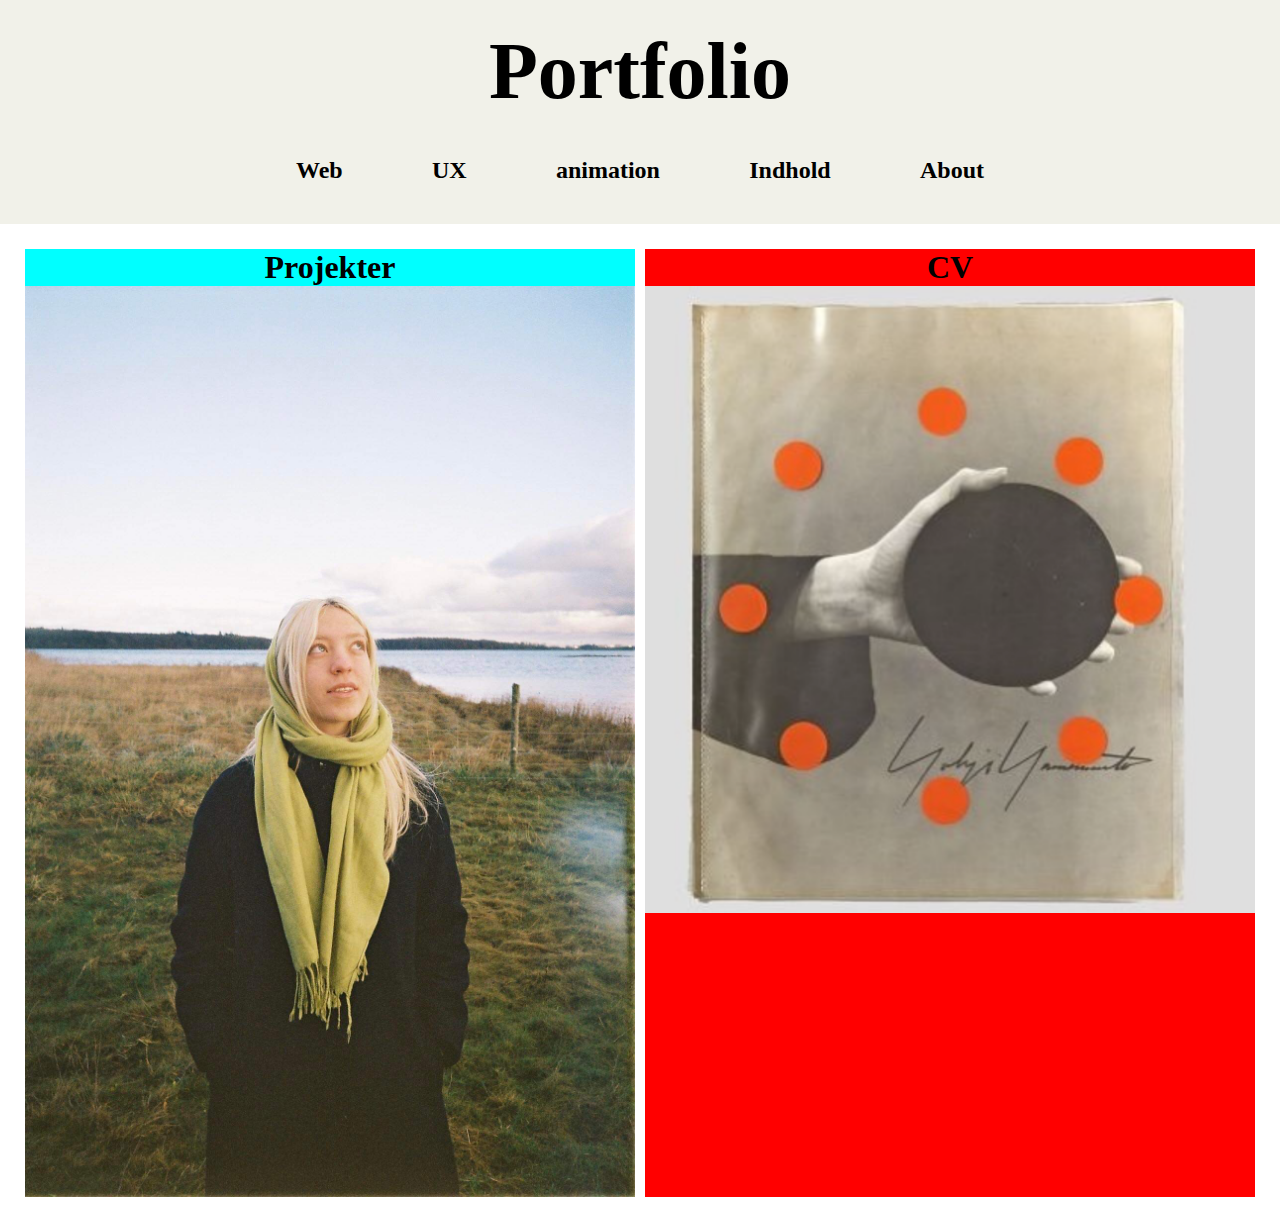
==== index.html @ 6428d755 "first commit" ====
<!DOCTYPE html>
<html lang="en">
  <head>
    <meta charset="UTF-8" />
    <meta http-equiv="X-UA-Compatible" content="IE=edge" />
    <meta name="viewport" content="width=device-width, initial-scale=1.0" />
    <title>Portfolio</title>
    <link rel="stylesheet" href="style.css" />
  </head>
  <body>
    <header>
      <div class="hjem">
        <a href="index.html"> Portfolio</a>
      </div>
      <button class="toggle-btn">Menu</button>
      <nav>
          
        <ul>
          <li>
            <a href="web.html">Web</a>
          </li>
          <li>
            <a href="ux.html">UX</a>
          </li>
          <li>
            <a href="animation.html">animation</a>
          </li>
          <li>
            <a href="indhold.html">Indhold</a>
          </li>
          <li>
            <a href="about.html">About</a>
          </li>
        </ul>
      </nav>
     
    </header>
  <main>
      <section id="section_1">
          <div class="section_wrapper">
          <div class="projekter">
   <h1>Projekter</h1>
   <img src="billeder/IMG_8360.JPG" alt="">
          </div>
    
          
          <div class="cv">
   <h1>CV</h1>
      <img src="billeder/Screen Shot 2022-01-02 at 5.36.14 PM.png" alt="">
          </div>
 
        

</div>





      </section>





  <script src="andet.js"></script>
  </body>
</html>
---- style.css ----
* {
  box-sizing: border-box;
  margin: 0;
}

/* burgermenu */
.toggle-btn {
  display: none;
}
.toggle-btn {
  padding-inline: 45%;
  font-family: "Oranienbaum", serif;
}
header {
  background-color: #f1f1e9;
  padding-top: 2%;
}
header .hjem {
  text-align: center;
}
.hjem a {
  font-size: 5rem;

  font-family: "Oranienbaum", serif;
}

ul {
  list-style: none;
  display: flex;
  justify-content: space-between;
  margin-left: 20%;
  margin-right: 20%;
  padding: 40px;
  gap: 20px;
}
a {
  font-family: "Oranienbaum", serif;
  text-decoration: none;
  font-weight: bold;
  font-size: 1.5rem;
  color: black;
}

/* ------------Billede størrelse---------------------------------------------------------------------- */
img {
  width: 100%;
  height: auto;
  display: block;
}

/* ------------Section 1--------------------------------------------------------------------- */

#section_1 .section_wrapper {
  display: grid;
  grid-template-columns: 1fr 1fr;
  margin: 20px;
  text-align: center;
}

#section_1 .projekter {
  background-color: aqua;
  margin: 5px;
}

#section_1 .cv {
  background-color: red;
  margin: 5px;
}
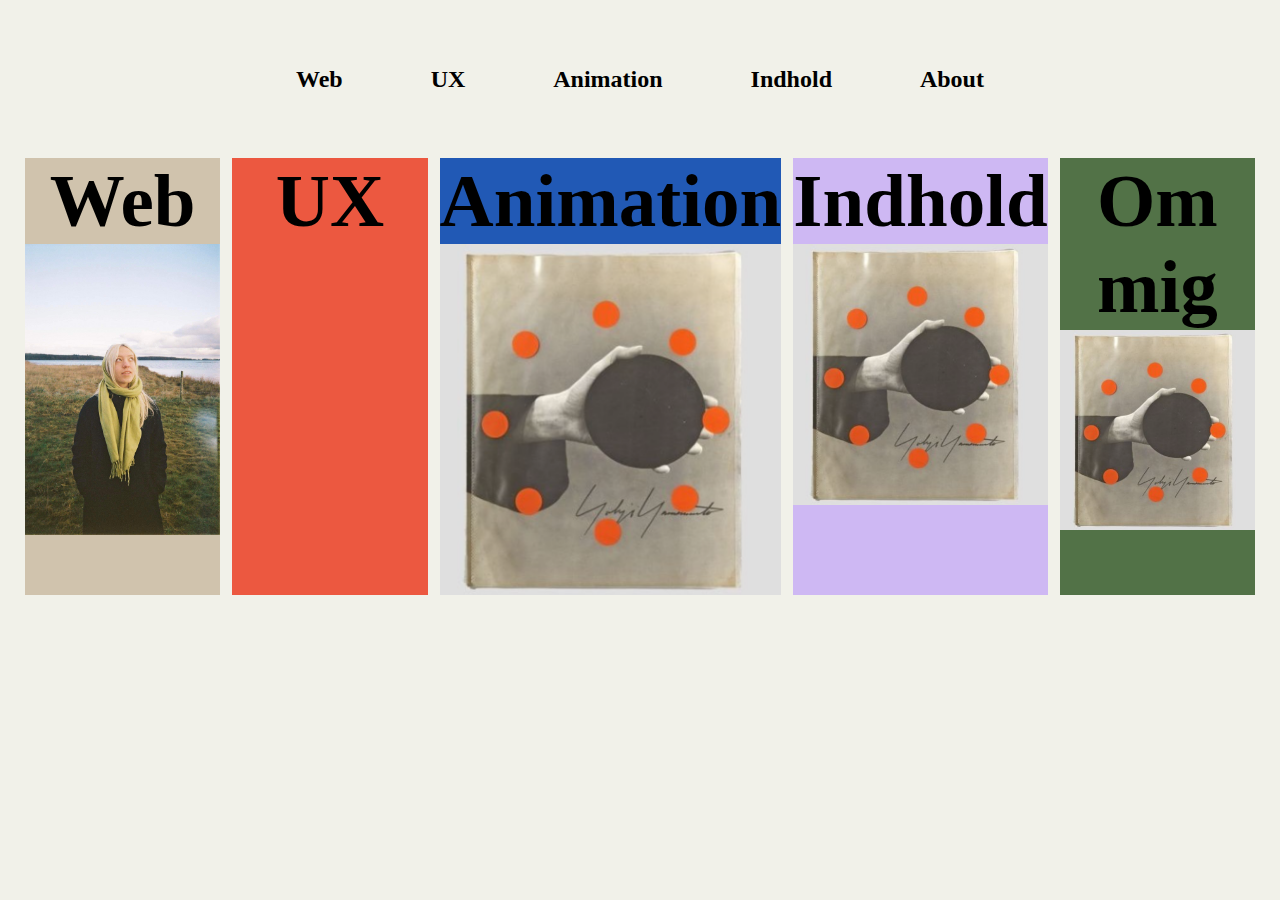
==== commit 13821f93: "startside" ====
--- a/index.html
+++ b/index.html
@@ -4,13 +4,13 @@
     <meta charset="UTF-8" />
     <meta http-equiv="X-UA-Compatible" content="IE=edge" />
     <meta name="viewport" content="width=device-width, initial-scale=1.0" />
-    <title>Portfolio</title>
+    <title>startside</title>
     <link rel="stylesheet" href="style.css" />
   </head>
-  <body>
+  <body style="background-color: #f1f1e9;">
     <header>
       <div class="hjem">
-        <a href="index.html"> Portfolio</a>
+        <a href="index.html"> </a>
       </div>
       <button class="toggle-btn">Menu</button>
       <nav>
@@ -23,7 +23,7 @@
             <a href="ux.html">UX</a>
           </li>
           <li>
-            <a href="animation.html">animation</a>
+            <a href="animation.html">Animation</a>
           </li>
           <li>
             <a href="indhold.html">Indhold</a>
@@ -38,16 +38,33 @@
   <main>
       <section id="section_1">
           <div class="section_wrapper">
-          <div class="projekter">
-   <h1>Projekter</h1>
+
+          <div class="web">
+   <h1>Web</h1>
    <img src="billeder/IMG_8360.JPG" alt="">
           </div>
     
-          
-          <div class="cv">
-   <h1>CV</h1>
+          <div class="ux">
+   <h1>UX</h1>
+      <img src="" alt="">
+          </div>
+
+             <div class="animation_04">
+   <h1>Animation</h1>
       <img src="billeder/Screen Shot 2022-01-02 at 5.36.14 PM.png" alt="">
           </div>
+
+          <div class="indhold_05">
+   <h1>Indhold</h1>
+      <img src="billeder/Screen Shot 2022-01-02 at 5.36.14 PM.png" alt="">
+          </div>
+
+          <div class="ommig">
+   <h1>Om mig</h1>
+      <img src="billeder/Screen Shot 2022-01-02 at 5.36.14 PM.png" alt="">
+          </div>
+
+ 
  
         
 
--- a/style.css
+++ b/style.css
@@ -55,14 +55,44 @@
   grid-template-columns: 1fr 1fr;
   margin: 20px;
   text-align: center;
+  gap: 2px;
 }
 
-#section_1 .projekter {
-  background-color: aqua;
+#section_1 h1 {
+  font-family: oranienbaum;
+  font-size: 75px;
+}
+
+#section_1 .web {
+  background-color: #d0c3ad;
   margin: 5px;
 }
 
-#section_1 .cv {
-  background-color: red;
+#section_1 .ux {
+  background-color: #ec5840;
   margin: 5px;
 }
+
+#section_1 .animation_04 {
+  background-color: #2159b5;
+  margin: 5px;
+}
+#section_1 .indhold_05 {
+  background-color: #ceb8f3;
+  margin: 5px;
+}
+
+#section_1 .ommig {
+  background-color: #527247;
+  margin: 5px;
+}
+
+/* ---------------------@MEDIA-------------------------*/
+@media (min-width: 1200px) {
+  #section_1 .section_wrapper {
+    display: grid;
+    grid-template-columns: 1fr 1fr 1fr 1fr 1fr;
+    margin: 20px;
+    text-align: center;
+  }
+}
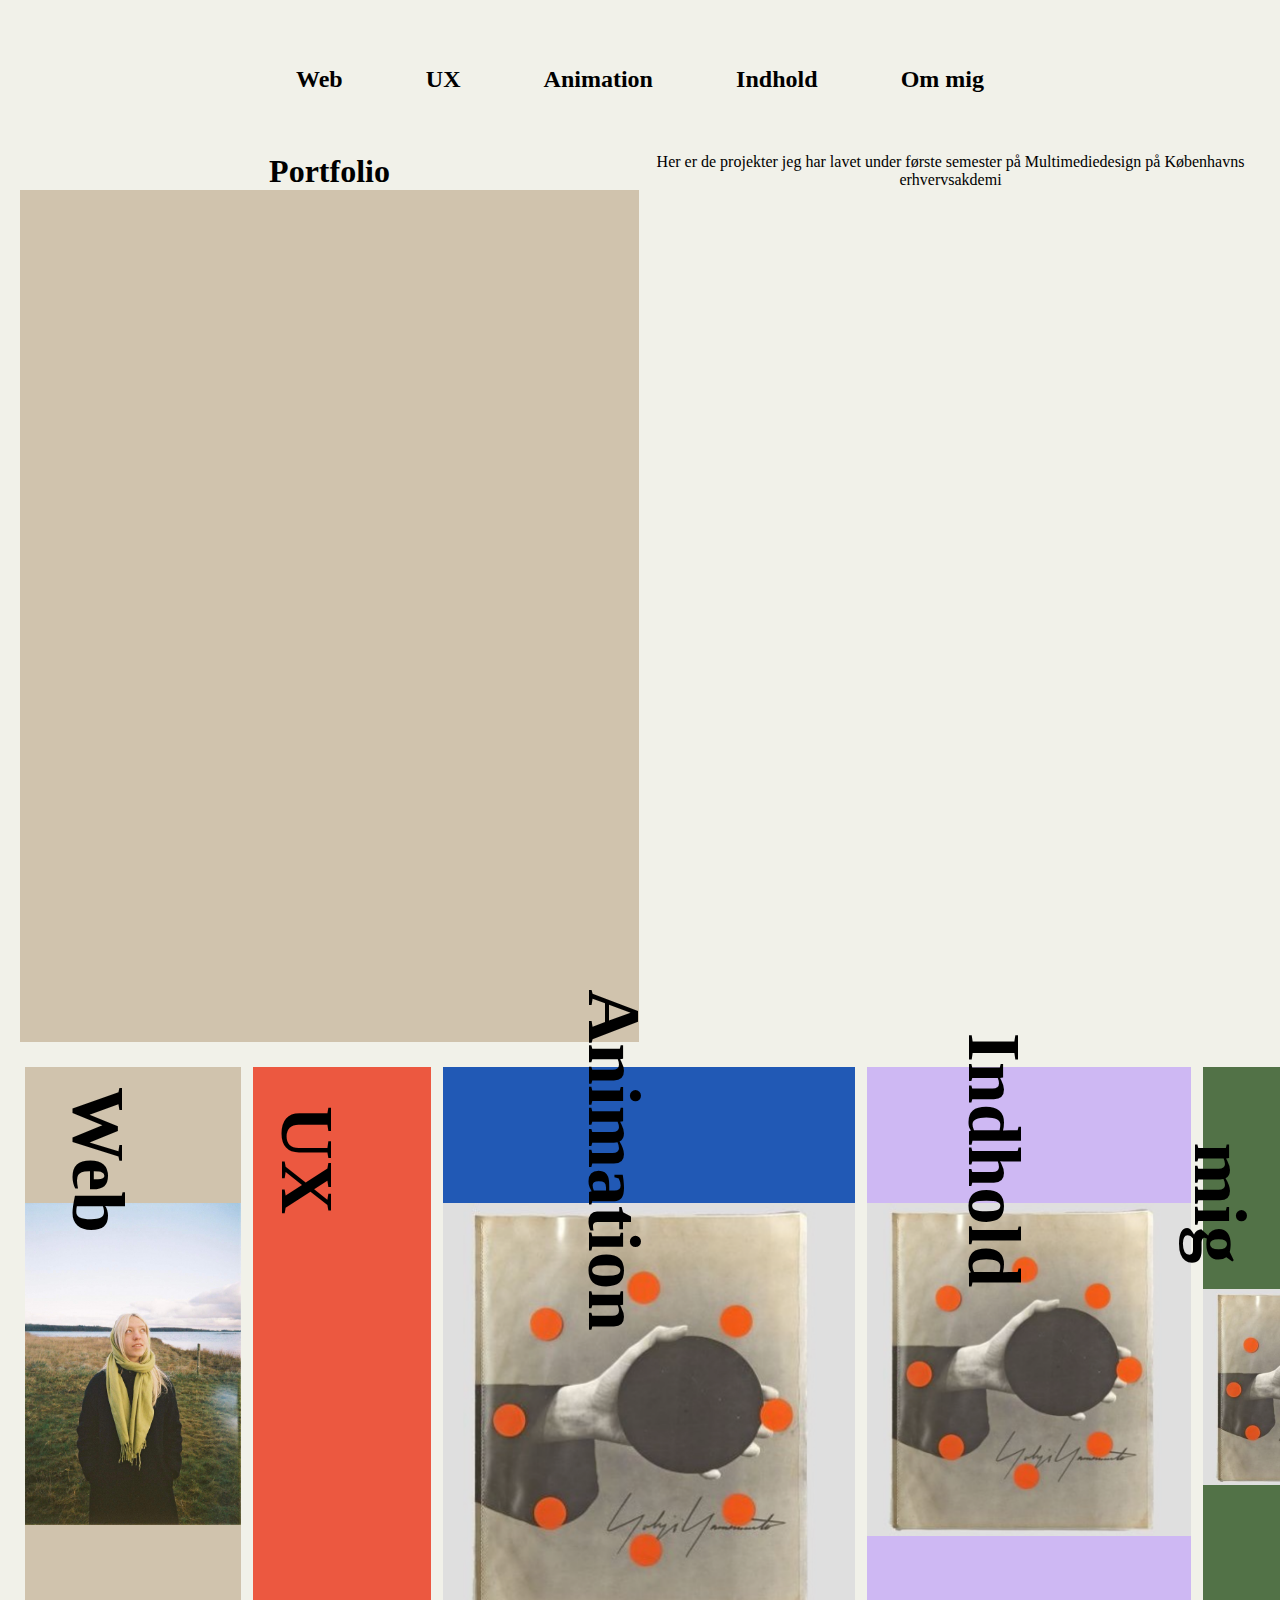
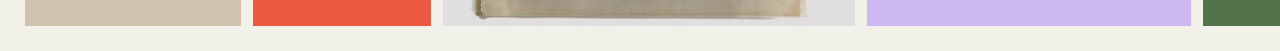
==== commit 704b01a2: "second commit" ====
--- a/index.html
+++ b/index.html
@@ -4,7 +4,7 @@
     <meta charset="UTF-8" />
     <meta http-equiv="X-UA-Compatible" content="IE=edge" />
     <meta name="viewport" content="width=device-width, initial-scale=1.0" />
-    <title>startside</title>
+    <title>index</title>
     <link rel="stylesheet" href="style.css" />
   </head>
   <body style="background-color: #f1f1e9;">
@@ -28,15 +28,41 @@
           <li>
             <a href="indhold.html">Indhold</a>
           </li>
-          <li>
-            <a href="about.html">About</a>
+
+           <li>
+            <a href="ommig.html">Om mig</a>
           </li>
         </ul>
       </nav>
      
     </header>
   <main>
-      <section id="section_1">
+ 
+ <section id="section_1">
+          <div class="section_wrapper">
+
+          <div class="portfolio">
+   <h1>Portfolio</h1>
+   <img src="billeder/brun.svg" alt="">
+          </div>
+    
+          <div class="text">
+    <p>Her er de projekter jeg har lavet under første semester på Multimediedesign på Københavns erhvervsakdemi</p>
+          </div>
+
+      
+
+</div>
+      </section>
+
+
+
+
+
+
+   
+
+      <section id="section_2">
           <div class="section_wrapper">
 
           <div class="web">
--- a/style.css
+++ b/style.css
@@ -58,38 +58,51 @@
   gap: 2px;
 }
 
-#section_1 h1 {
+/* ------------Section 2--------------------------------------------------------------------- */
+
+#section_2 .section_wrapper {
+  display: grid;
+  grid-template-columns: 1fr 1fr;
+  margin: 20px;
+  text-align: center;
+  gap: 2px;
+}
+
+#section_2 h1 {
   font-family: oranienbaum;
   font-size: 75px;
+  transform: rotate(90deg);
+  margin-top: 50px;
+  margin-right: 70px;
 }
 
-#section_1 .web {
+#section_2 .web {
   background-color: #d0c3ad;
   margin: 5px;
 }
 
-#section_1 .ux {
+#section_2 .ux {
   background-color: #ec5840;
   margin: 5px;
 }
 
-#section_1 .animation_04 {
+#section_2 .animation_04 {
   background-color: #2159b5;
   margin: 5px;
 }
-#section_1 .indhold_05 {
+#section_2 .indhold_05 {
   background-color: #ceb8f3;
   margin: 5px;
 }
 
-#section_1 .ommig {
+#section_2 .ommig {
   background-color: #527247;
   margin: 5px;
 }
 
 /* ---------------------@MEDIA-------------------------*/
 @media (min-width: 1200px) {
-  #section_1 .section_wrapper {
+  #section_2 .section_wrapper {
     display: grid;
     grid-template-columns: 1fr 1fr 1fr 1fr 1fr;
     margin: 20px;
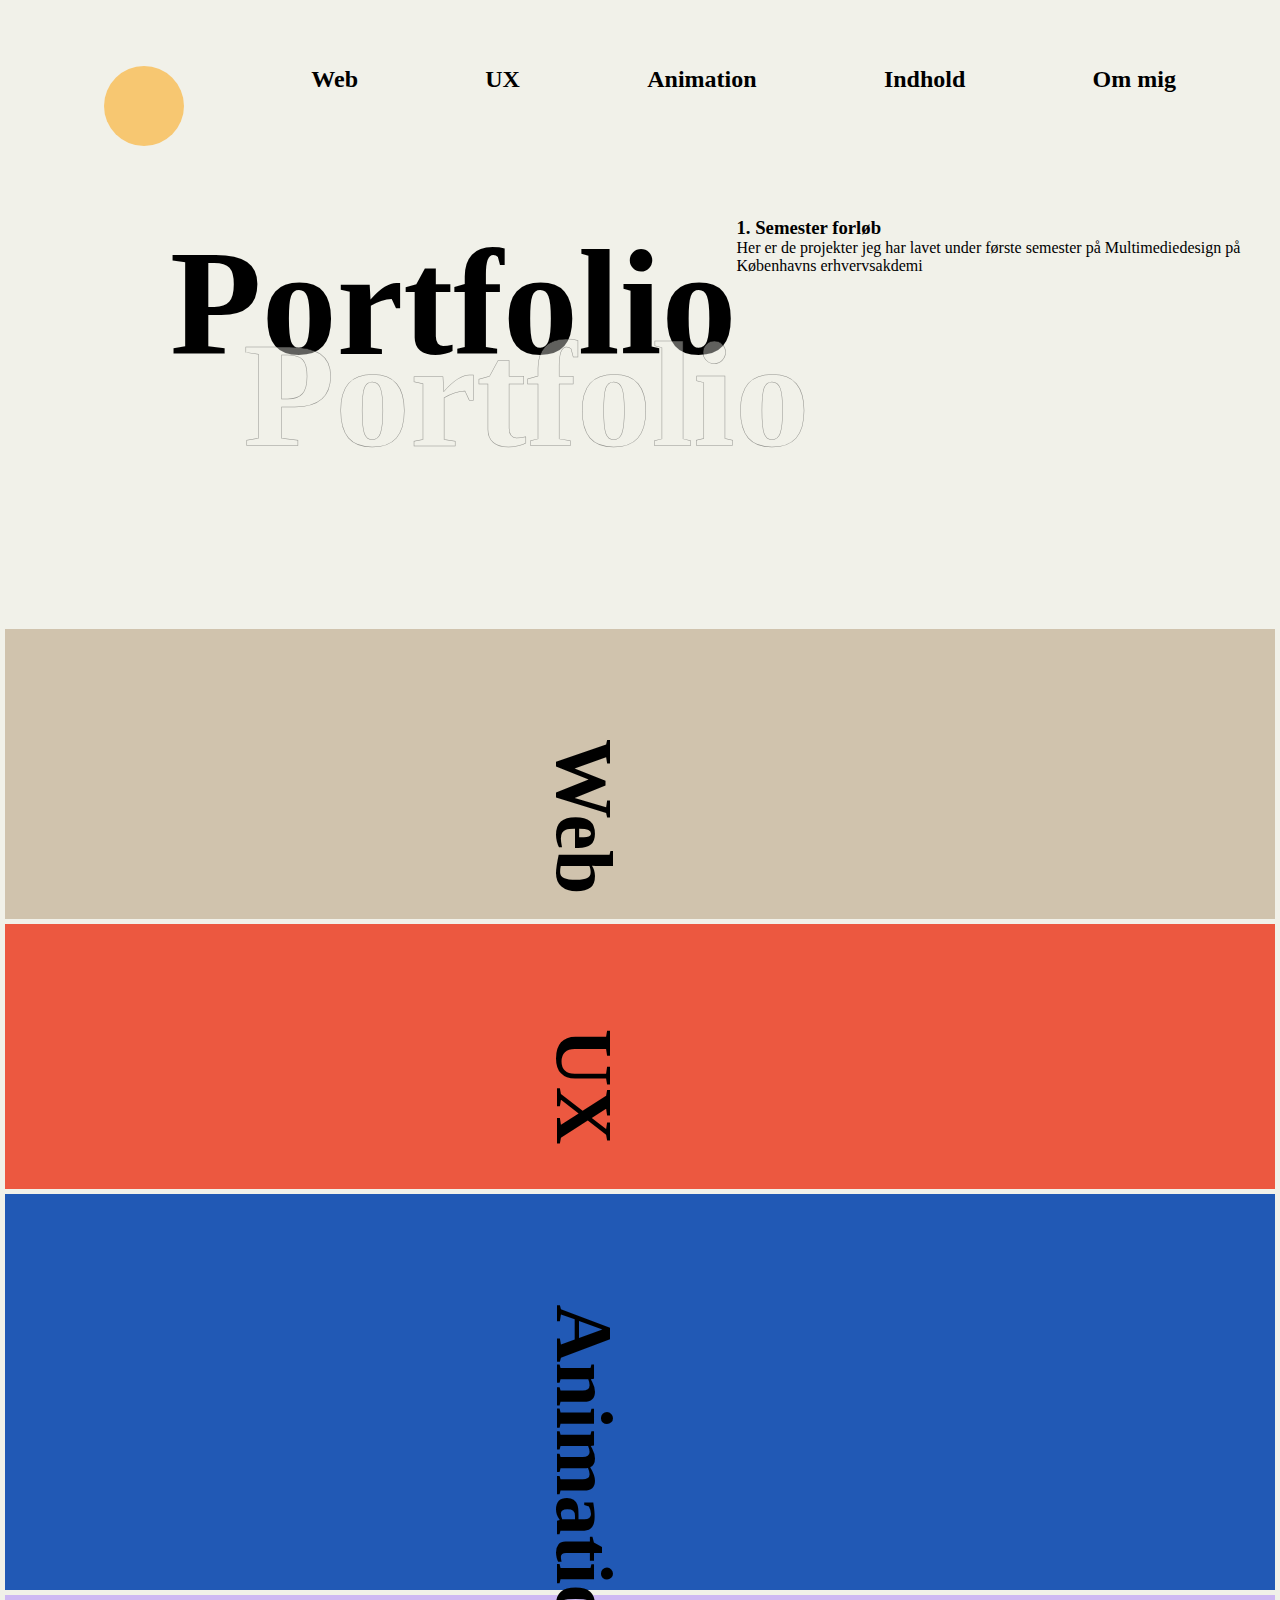
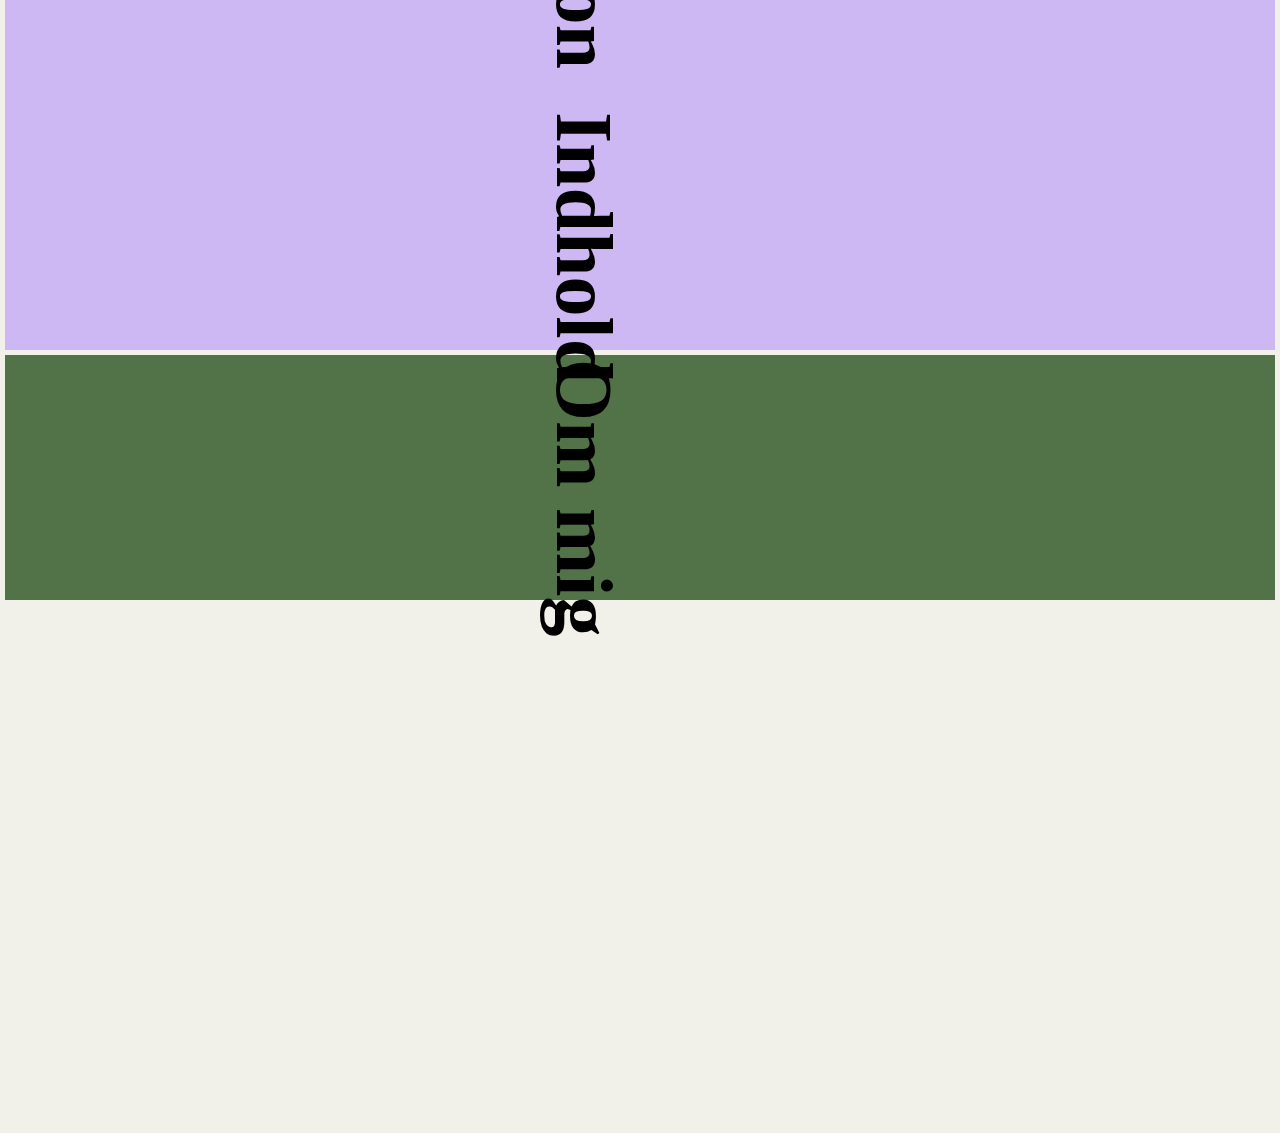
==== commit a4743e36: "indexsite" ====
--- a/index.html
+++ b/index.html
@@ -7,15 +7,38 @@
     <title>index</title>
     <link rel="stylesheet" href="style.css" />
   </head>
-  <body style="background-color: #f1f1e9;">
+  <body style="background-color: #f1f1e9">
     <header>
-      <div class="hjem">
-        <a href="index.html"> </a>
+      <div class="logo">
+        <a href="/"> </a>
       </div>
-      <button class="toggle-btn">Menu</button>
+
+      <button class="toggle-btn">
+        <!--<svg class="menu-icons" fill="currentColor">
+      <use class="icon burger" href="#menu" />
+      <use class="icon close" href="#close" />
+    </svg>-->
+
+        <img
+          class="icon close"
+          src="[data-uri]"
+          alt="close"
+        />
+
+        <img
+          class="icon burger"
+          src="[data-uri]"
+          alt="menu"
+        />
+      </button>
+
       <nav>
-          
         <ul>
+          <li>
+            <a href="index.html">
+              <img src="billeder/Ellipse1.svg" alt="" />
+            </a>
+          </li>
           <li>
             <a href="web.html">Web</a>
           </li>
@@ -29,83 +52,56 @@
             <a href="indhold.html">Indhold</a>
           </li>
 
-           <li>
+          <li>
             <a href="ommig.html">Om mig</a>
           </li>
         </ul>
       </nav>
-     
     </header>
-  <main>
- 
- <section id="section_1">
-          <div class="section_wrapper">
-
+    <main>
+      <section id="section_1">
+        <div class="section_wrapper">
           <div class="portfolio">
-   <h1>Portfolio</h1>
-   <img src="billeder/brun.svg" alt="">
-          </div>
-    
-          <div class="text">
-    <p>Her er de projekter jeg har lavet under første semester på Multimediedesign på Københavns erhvervsakdemi</p>
+            <h1>Portfolio</h1>
+            <h2>Portfolio</h2>
           </div>
 
-      
-
-</div>
+          <div class="text">
+            <h3>1. Semester forløb</h3>
+            <p>
+              Her er de projekter jeg har lavet under første semester på
+              Multimediedesign på Københavns erhvervsakdemi
+            </p>
+          </div>
+        </div>
       </section>
 
-
-
-
-
-
-   
-
       <section id="section_2">
-          <div class="section_wrapper">
-
+        <div class="section_wrapper">
           <div class="web">
-   <h1>Web</h1>
-   <img src="billeder/IMG_8360.JPG" alt="">
-          </div>
-    
-          <div class="ux">
-   <h1>UX</h1>
-      <img src="" alt="">
+            <div class="box"></div>
+            <h1>Web</h1>
           </div>
 
-             <div class="animation_04">
-   <h1>Animation</h1>
-      <img src="billeder/Screen Shot 2022-01-02 at 5.36.14 PM.png" alt="">
+          <div class="ux">
+            <h1>UX</h1>
+          </div>
+
+          <div class="animation_04">
+            <h1>Animation</h1>
           </div>
 
           <div class="indhold_05">
-   <h1>Indhold</h1>
-      <img src="billeder/Screen Shot 2022-01-02 at 5.36.14 PM.png" alt="">
+            <h1>Indhold</h1>
           </div>
 
           <div class="ommig">
-   <h1>Om mig</h1>
-      <img src="billeder/Screen Shot 2022-01-02 at 5.36.14 PM.png" alt="">
+            <h1>Om mig</h1>
           </div>
+        </div>
+      </section>
+    </main>
 
- 
- 
-        
-
-</div>
-
-
-
-
-
-      </section>
-
-
-
-
-
-  <script src="andet.js"></script>
+    <script src="andet.js"></script>
   </body>
 </html>
--- a/style.css
+++ b/style.css
@@ -3,13 +3,57 @@
   margin: 0;
 }
 
-/* burgermenu */
+/* -----------------------burgermenu--------------------------- */
 .toggle-btn {
   display: none;
 }
 .toggle-btn {
   padding-inline: 45%;
   font-family: "Oranienbaum", serif;
+}
+
+@media (max-width: 600px) {
+  .toggle-btn {
+    background: transparent;
+    border: none;
+    display: block;
+    width: 44px;
+    height: 44px;
+    padding: 0.25rem;
+    cursor: pointer;
+  }
+
+  nav {
+    display: none;
+  }
+
+  nav.shown {
+    border-top: 1px solid #000;
+    padding-top: 1rem;
+    display: flex;
+    flex: 1 1 100%;
+    flex-flow: column;
+  }
+
+  nav ul {
+    display: flex;
+    flex-flow: column;
+  }
+
+  .menu-icons {
+    width: 100%;
+    height: 100%;
+  }
+
+  .toggle-btn.open .burger,
+  .close {
+    display: none;
+  }
+
+  .toggle-btn.open .close,
+  .burger {
+    display: block;
+  }
 }
 header {
   background-color: #f1f1e9;
@@ -28,11 +72,12 @@
   list-style: none;
   display: flex;
   justify-content: space-between;
-  margin-left: 20%;
-  margin-right: 20%;
+  margin-left: 5%;
+  margin-right: 5%;
   padding: 40px;
   gap: 20px;
 }
+
 a {
   font-family: "Oranienbaum", serif;
   text-decoration: none;
@@ -44,36 +89,35 @@
 /* ------------Billede størrelse---------------------------------------------------------------------- */
 img {
   width: 100%;
-  height: auto;
-  display: block;
 }
 
 /* ------------Section 1--------------------------------------------------------------------- */
 
+#section_1 h2 {
+  color: #f1f1e9;
+  -webkit-text-stroke-width: 0.5px;
+  -webkit-text-stroke-color: black;
+  font-family: "Oranienbaum", serif;
+  font-size: 80px;
+  margin-left: 20%;
+  margin-bottom: 20%;
+}
+
+#section_1 h1 {
+  font-family: "Oranienbaum", serif;
+  font-size: 110px;
+}
+
 #section_1 .section_wrapper {
-  display: grid;
-  grid-template-columns: 1fr 1fr;
-  margin: 20px;
+  margin: 25px;
+  margin-bottom: 30%;
+}
+
+/* ------------Section 2--------------------------------------------------------------------- */
+
+#section_2 h1 {
   text-align: center;
-  gap: 2px;
-}
-
-/* ------------Section 2--------------------------------------------------------------------- */
-
-#section_2 .section_wrapper {
-  display: grid;
-  grid-template-columns: 1fr 1fr;
-  margin: 20px;
-  text-align: center;
-  gap: 2px;
-}
-
-#section_2 h1 {
-  font-family: oranienbaum;
-  font-size: 75px;
-  transform: rotate(90deg);
-  margin-top: 50px;
-  margin-right: 70px;
+  padding-top: 9%;
 }
 
 #section_2 .web {
@@ -100,12 +144,83 @@
   margin: 5px;
 }
 
-/* ---------------------@MEDIA-------------------------*/
-@media (min-width: 1200px) {
+/* ---------------------@MEDIA-600------------------------*/
+/* @media (min-width: 600px) {
   #section_2 .section_wrapper {
-    display: grid;
-    grid-template-columns: 1fr 1fr 1fr 1fr 1fr;
+    display: flex;
+    justify-content: space-evenly;
     margin: 20px;
     text-align: center;
   }
-}
+  #section_1 h1 {
+    color: #f1f1e9;
+    -webkit-text-stroke-width: 0.5px;
+    -webkit-text-stroke-color: black;
+    font-family: "Oranienbaum", serif;
+    font-size: 130px;
+  }
+
+  #section_1 h2 {
+    font-family: "Oranienbaum", serif;
+    font-size: 130px;
+  }
+} */
+
+/* ---------------------@MEDIA-1200------------------------*/
+@media (min-width: 1200px) {
+  #section_1 .section_wrapper {
+    display: grid;
+    grid-template-columns: 1fr 1fr;
+    margin: 25px;
+    margin-left: 120px;
+  }
+
+  #section_1 h1 {
+    font-size: 150px;
+    margin-left: 50px;
+  }
+
+  #section_1 h2 {
+    font-size: 150px;
+    margin-top: -80px;
+    opacity: 40%;
+  }
+
+  #section_1 #section_2 .section_wrapper {
+    display: grid;
+    grid-template-columns: repeat(5, 1fr);
+    grid-template-rows: repeat(1, 600px);
+    margin: 100px;
+  }
+
+  #section_2 h1 {
+    font-family: oranienbaum;
+    font-size: 80px;
+    transform: rotate(90deg);
+    gap: 20px;
+  }
+
+  #section_2 .web {
+    margin: 5px;
+    padding-top: 85px;
+  }
+
+  #section_2 .ux {
+    margin: 5px;
+    padding-top: 60px;
+  }
+
+  #section_2 .animation_04 {
+    margin: 5px;
+    padding-top: 190px;
+  }
+  #section_2 .indhold_05 {
+    margin: 5px;
+    padding-top: 150px;
+  }
+
+  #section_2 .ommig {
+    margin: 5px;
+    padding-top: 40px;
+  }
+}
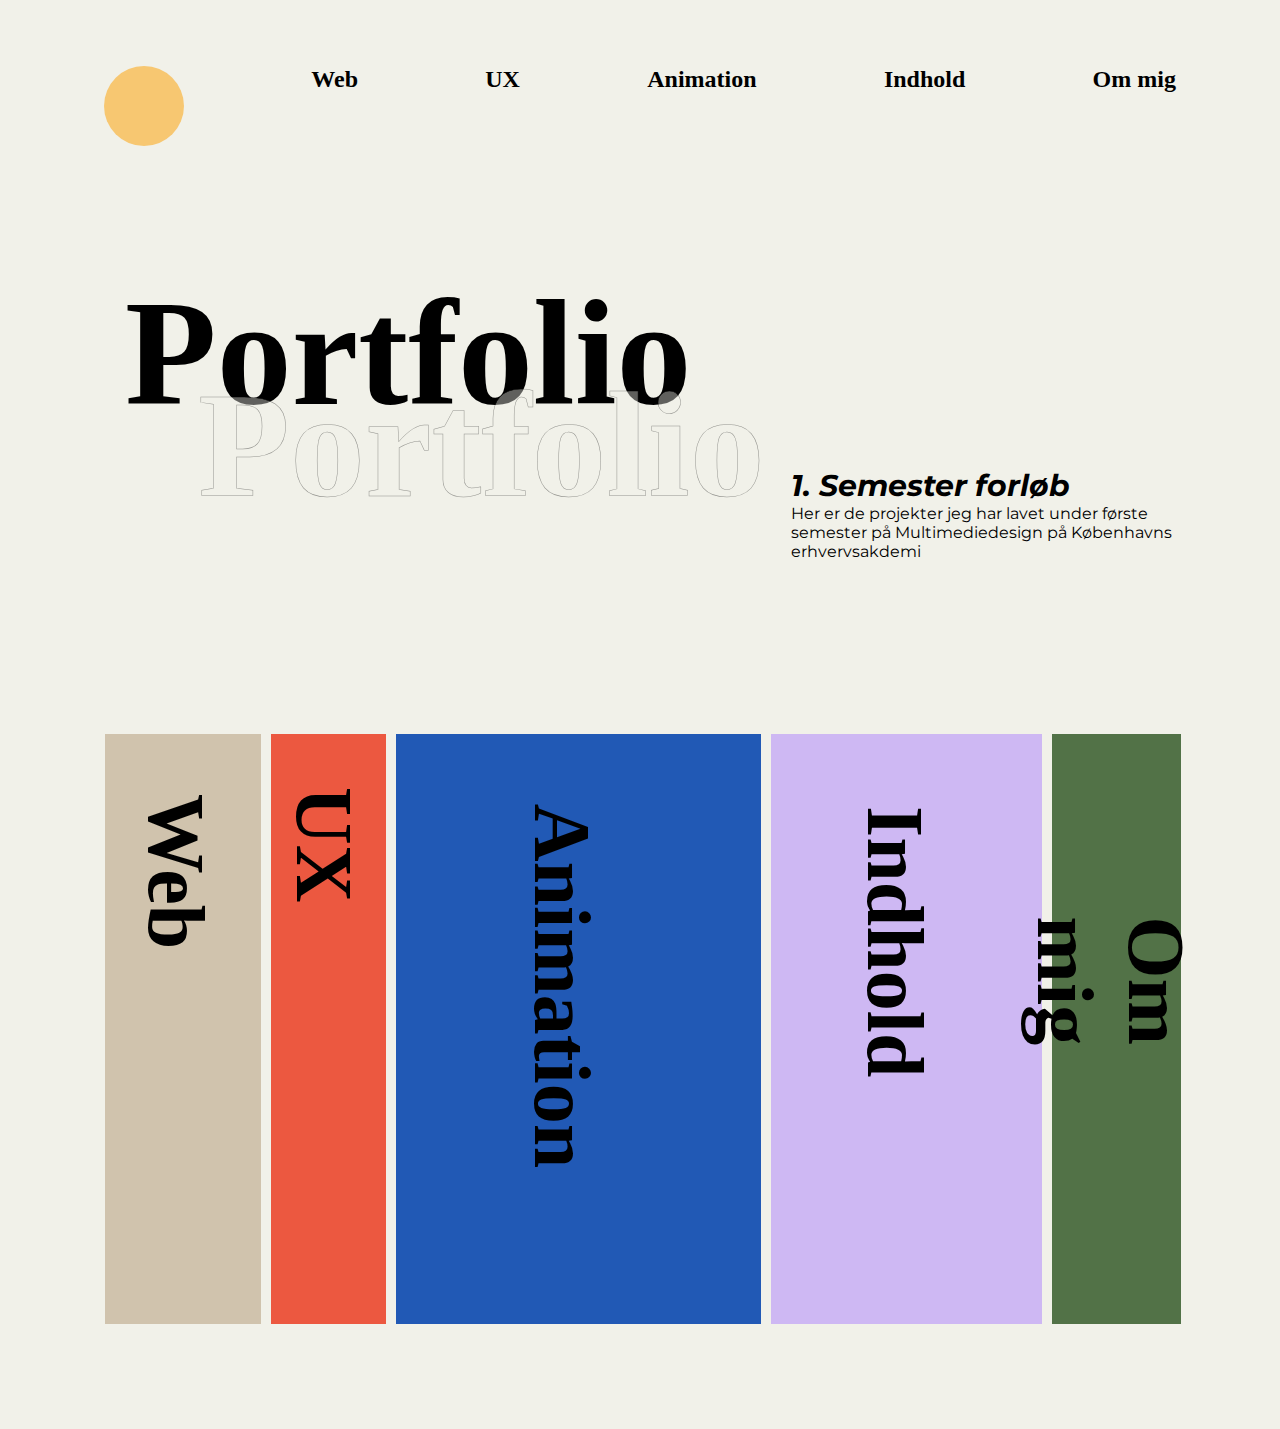
==== commit 3938e789: "undersiderne" ====
--- a/index.html
+++ b/index.html
@@ -6,6 +6,13 @@
     <meta name="viewport" content="width=device-width, initial-scale=1.0" />
     <title>index</title>
     <link rel="stylesheet" href="style.css" />
+    <link rel="stylesheet" href="
+    <link rel="preconnect" href="https://fonts.googleapis.com" />
+    <link rel="preconnect" href="https://fonts.gstatic.com" crossorigin />
+    <link
+      href="https://fonts.googleapis.com/css2?family=Montserrat:ital,wght@0,200;1,300&display=swap"
+      rel="stylesheet"
+    />
   </head>
   <body style="background-color: #f1f1e9">
     <header>
--- a/style.css
+++ b/style.css
@@ -1,6 +1,16 @@
 * {
   box-sizing: border-box;
   margin: 0;
+}
+
+#section_1 h3 {
+  font-size: 30px;
+  font-style: italic;
+  font-family: "Montserrat", sans-serif;
+}
+
+p {
+  font-family: "Montserrat", sans-serif;
 }
 
 /* -----------------------burgermenu--------------------------- */
@@ -172,7 +182,6 @@
     display: grid;
     grid-template-columns: 1fr 1fr;
     margin: 25px;
-    margin-left: 120px;
   }
 
   #section_1 h1 {
@@ -186,11 +195,25 @@
     opacity: 40%;
   }
 
-  #section_1 #section_2 .section_wrapper {
+  #section_1 .portfolio {
+    padding: 50px;
+  }
+
+  #section_1 .text {
+    margin-top: 200px;
+    padding: 50px;
+  }
+
+  #section_1 h3 {
+    font-size: 30px;
+  }
+
+  #section_2 .section_wrapper {
     display: grid;
     grid-template-columns: repeat(5, 1fr);
     grid-template-rows: repeat(1, 600px);
     margin: 100px;
+    margin-top: 20px;
   }
 
   #section_2 h1 {
@@ -221,6 +244,6 @@
 
   #section_2 .ommig {
     margin: 5px;
-    padding-top: 40px;
-  }
-}
+    padding-top: 150px;
+  }
+}
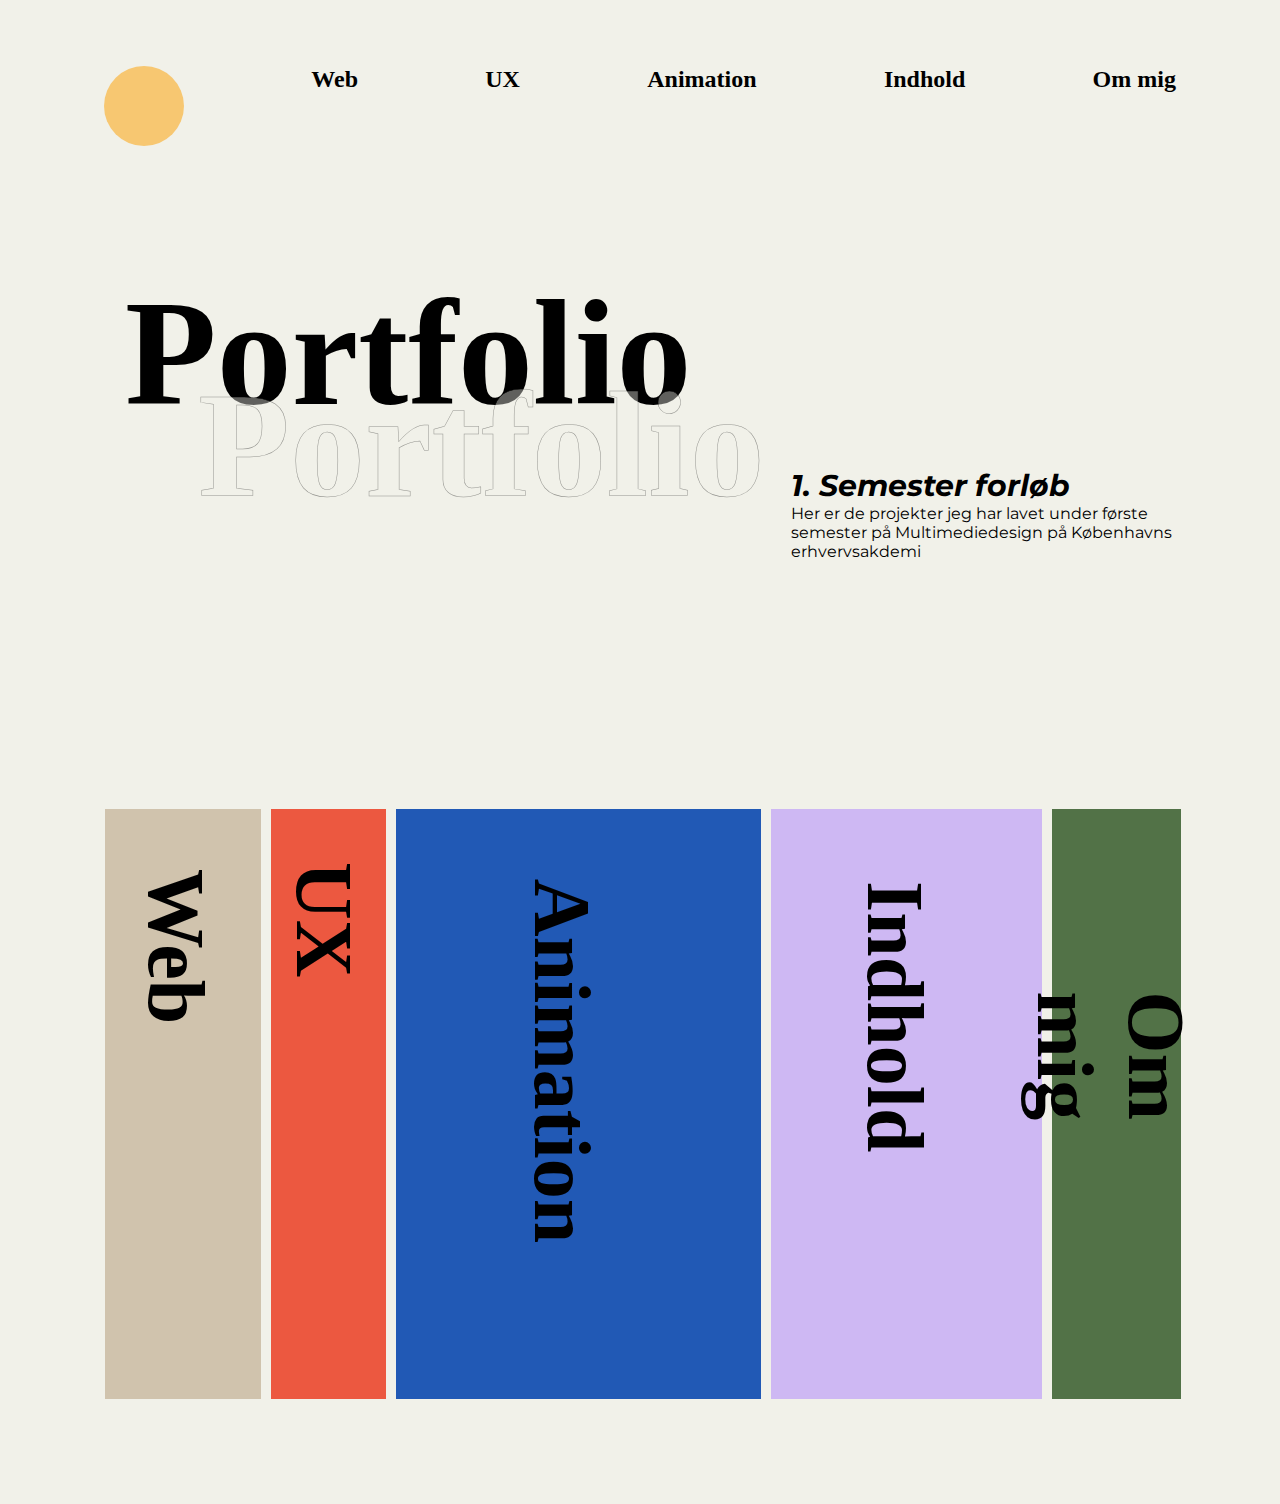
==== commit 19905f7c: "sidste sider" ====
--- a/index.html
+++ b/index.html
@@ -6,9 +6,7 @@
     <meta name="viewport" content="width=device-width, initial-scale=1.0" />
     <title>index</title>
     <link rel="stylesheet" href="style.css" />
-    <link rel="stylesheet" href="
-    <link rel="preconnect" href="https://fonts.googleapis.com" />
-    <link rel="preconnect" href="https://fonts.gstatic.com" crossorigin />
+
     <link
       href="https://fonts.googleapis.com/css2?family=Montserrat:ital,wght@0,200;1,300&display=swap"
       rel="stylesheet"
--- a/style.css
+++ b/style.css
@@ -213,7 +213,7 @@
     grid-template-columns: repeat(5, 1fr);
     grid-template-rows: repeat(1, 600px);
     margin: 100px;
-    margin-top: 20px;
+    margin-top: ;
   }
 
   #section_2 h1 {
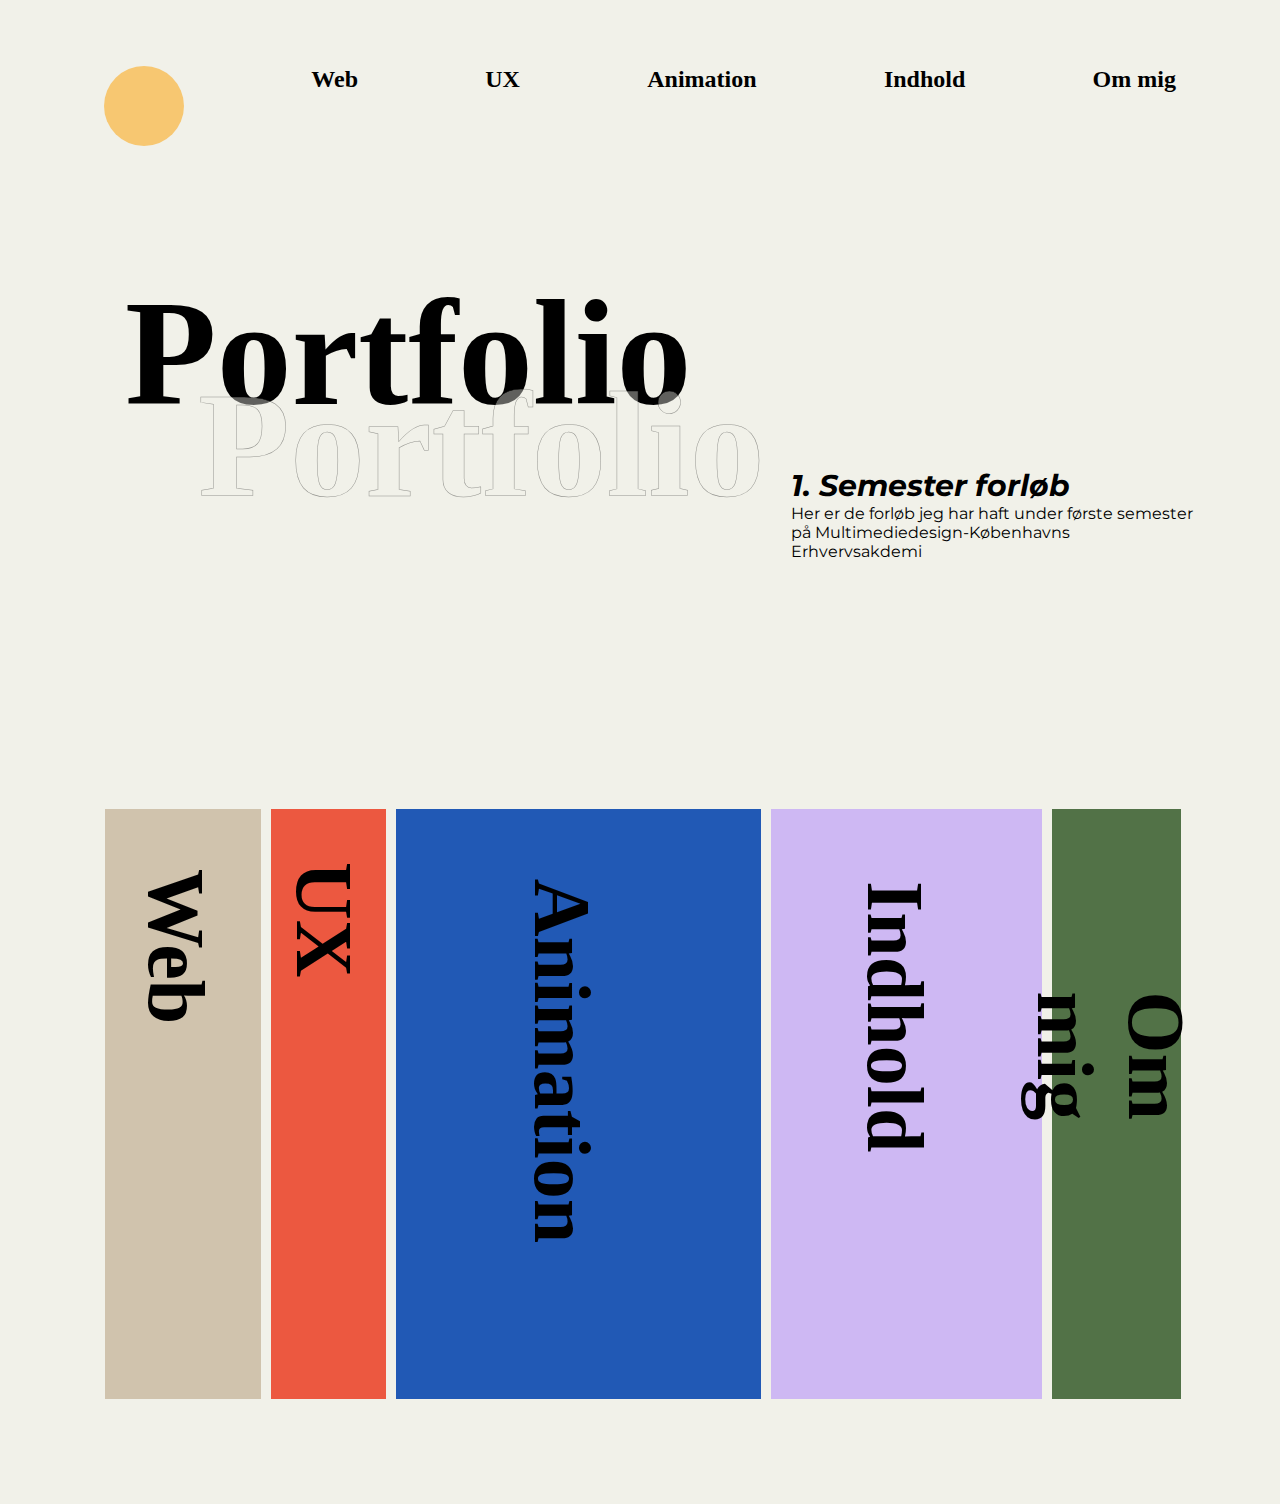
==== commit 2d0229ee: "sidsteryk" ====
--- a/index.html
+++ b/index.html
@@ -74,8 +74,8 @@
           <div class="text">
             <h3>1. Semester forløb</h3>
             <p>
-              Her er de projekter jeg har lavet under første semester på
-              Multimediedesign på Københavns erhvervsakdemi
+              Her er de forløb jeg har haft under første semester på
+              Multimediedesign-Københavns Erhvervsakdemi
             </p>
           </div>
         </div>
--- a/style.css
+++ b/style.css
@@ -213,7 +213,6 @@
     grid-template-columns: repeat(5, 1fr);
     grid-template-rows: repeat(1, 600px);
     margin: 100px;
-    margin-top: ;
   }
 
   #section_2 h1 {
